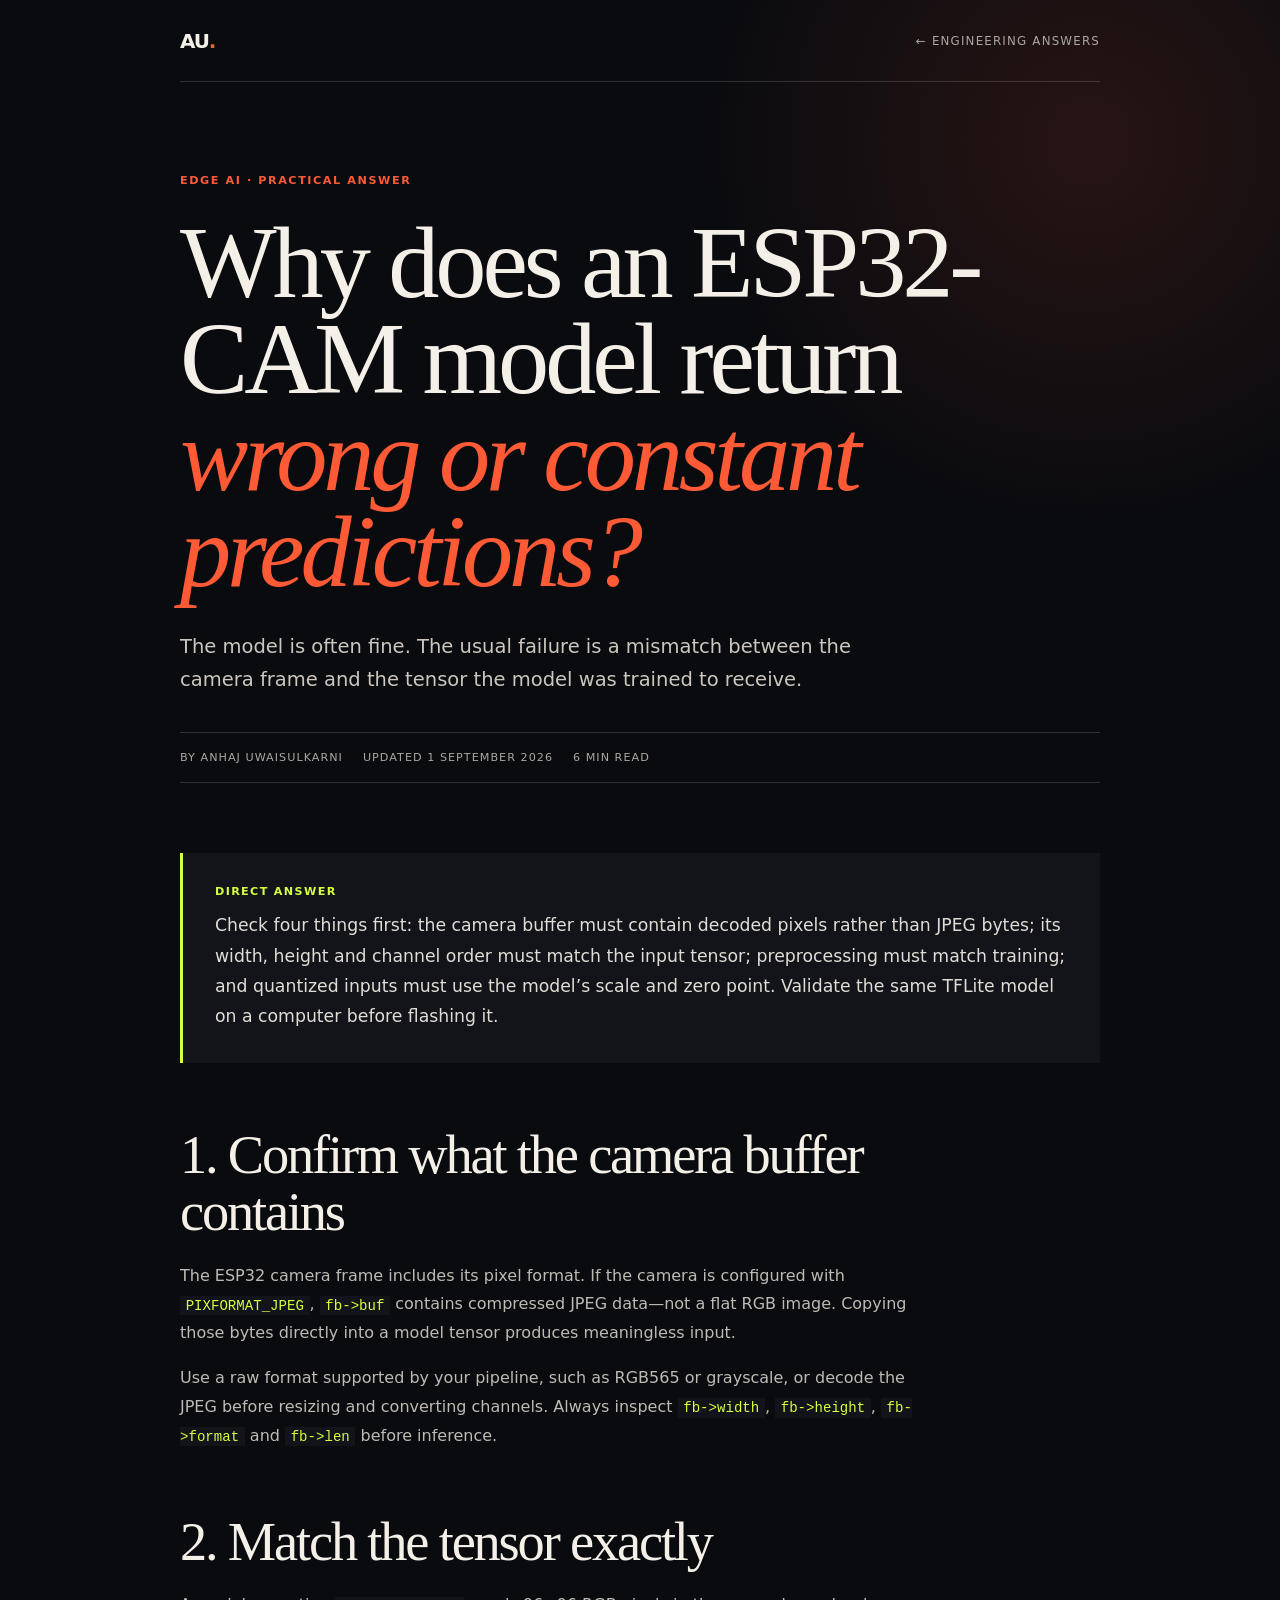
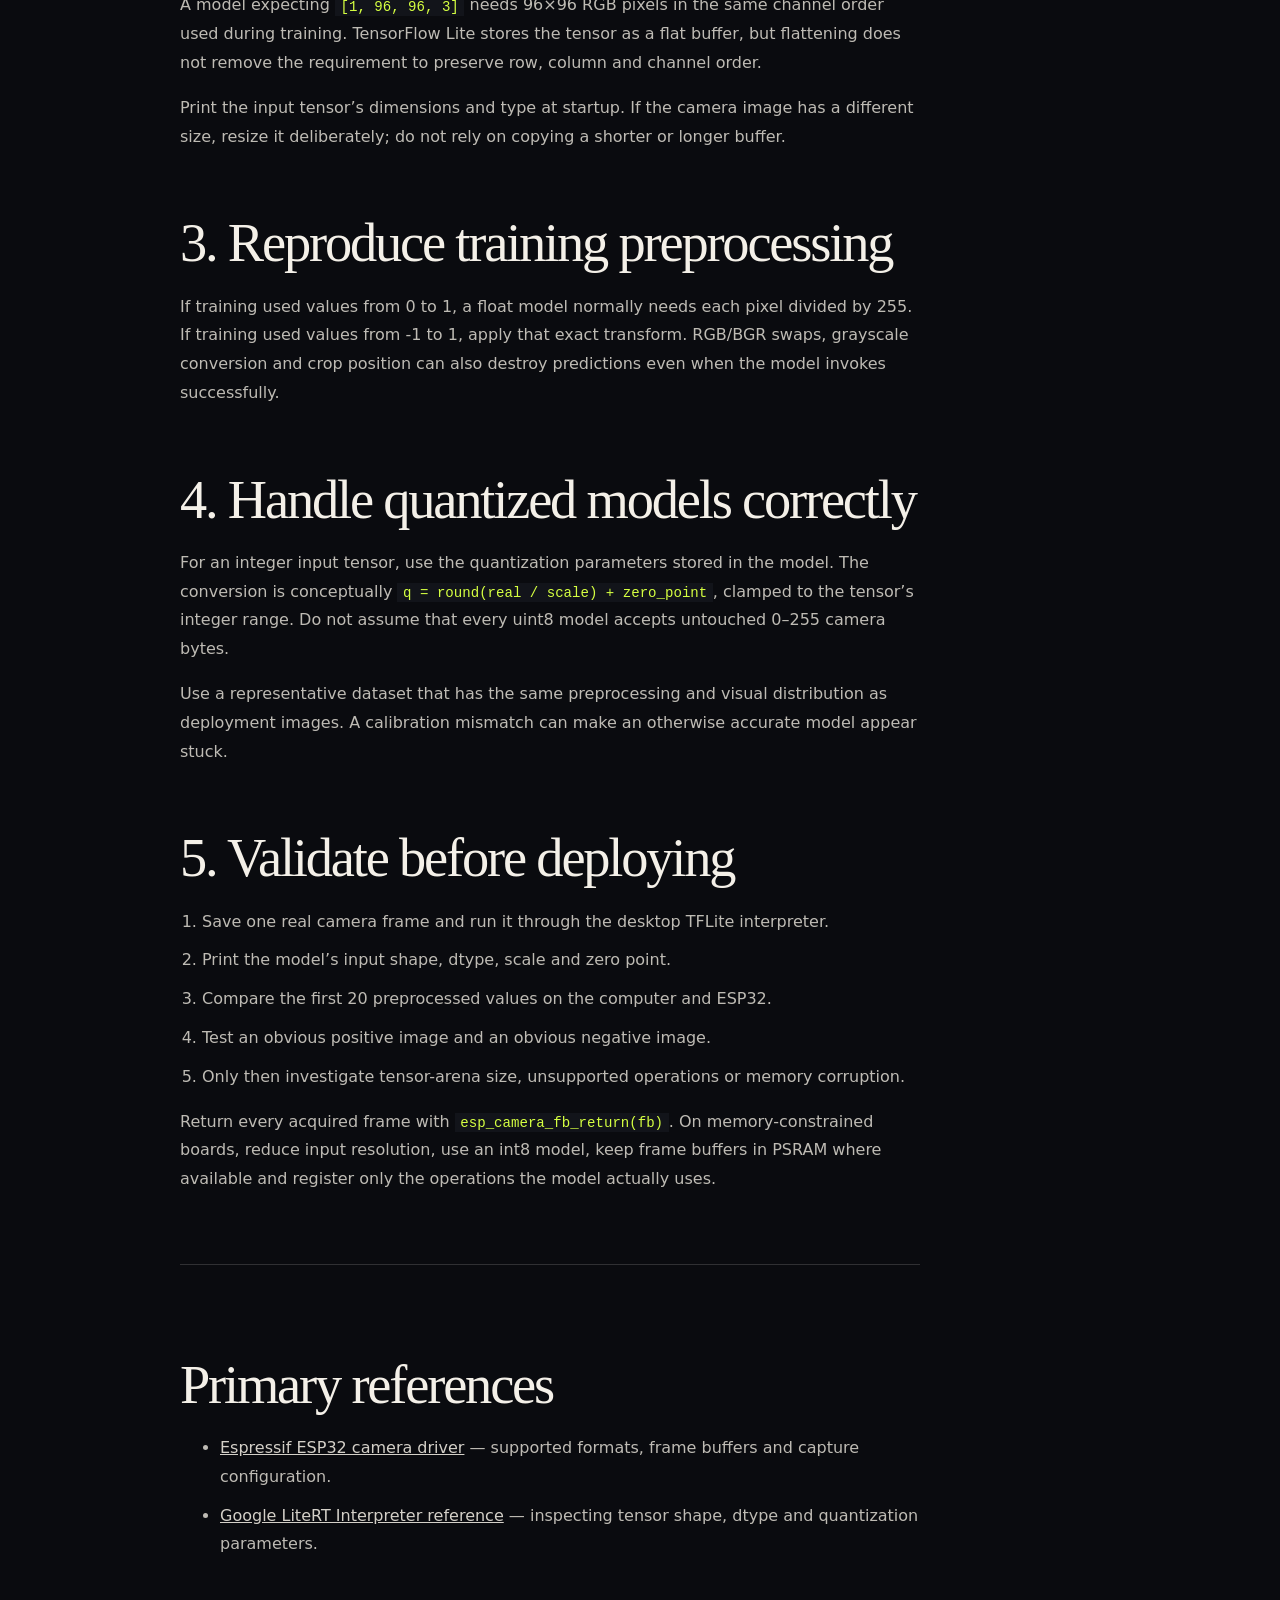
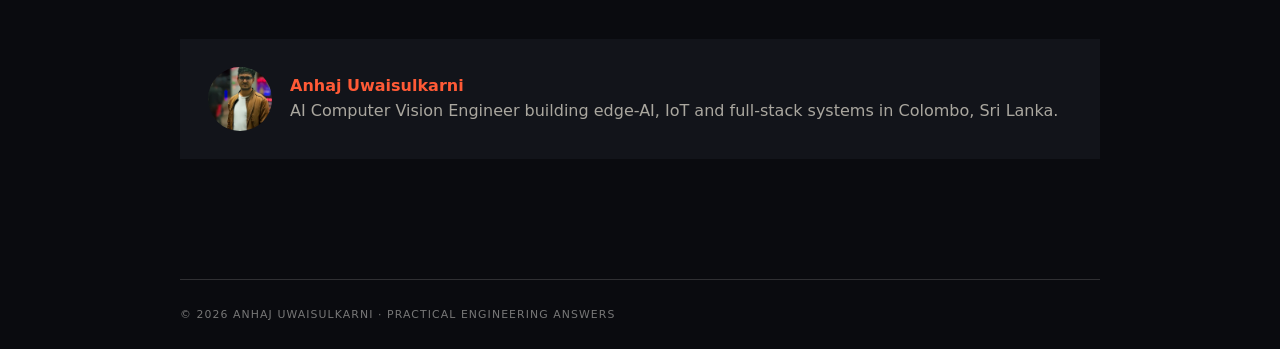
==== answers/esp32-cam-tflite-predictions.html @ 58c63215 "Publish engineering answers for search visibility" ====
<!doctype html>
<html lang="en">
<head>
  <meta charset="utf-8">
  <meta name="viewport" content="width=device-width, initial-scale=1">
  <meta name="theme-color" content="#0a0b0f">
  <title>ESP32-CAM TensorFlow Lite Predictions: A Practical Fix — Anhaj Uwaisulkarni</title>
  <meta name="description" content="Why ESP32-CAM TensorFlow Lite Micro models return wrong or constant predictions, with a practical checklist for image format, tensor shape, normalization and quantization.">
  <meta name="author" content="Anhaj Uwaisulkarni">
  <meta name="robots" content="index, follow, max-image-preview:large, max-snippet:-1">
  <link rel="canonical" href="https://anhaj0.github.io/answers/esp32-cam-tflite-predictions.html">
  <link rel="icon" href="/favicon.svg" type="image/svg+xml">
  <meta property="og:type" content="article">
  <meta property="og:title" content="Why does an ESP32-CAM model return wrong or constant predictions?">
  <meta property="og:description" content="A practical diagnostic guide to camera formats, tensor shape, normalization and quantization.">
  <meta property="og:url" content="https://anhaj0.github.io/answers/esp32-cam-tflite-predictions.html">
  <meta property="og:image" content="https://anhaj0.github.io/anhaj-uwaisulkarni-og.png">
  <style>
    :root{--ink:#f4f0e8;--muted:#aaa79f;--paper:#0a0b0f;--surface:#12141a;--line:rgba(244,240,232,.16);--accent:#ff5a36;--acid:#d5ff41}*{box-sizing:border-box}html{scroll-behavior:smooth}body{margin:0;color:var(--ink);background:radial-gradient(circle at 85% 4%,rgba(255,90,54,.12),transparent 24rem),var(--paper);font-family:Inter,ui-sans-serif,system-ui,-apple-system,"Segoe UI",sans-serif;-webkit-font-smoothing:antialiased}a{color:inherit}.shell{width:min(920px,calc(100% - 48px));margin-inline:auto}.header{height:82px;display:flex;justify-content:space-between;align-items:center;border-bottom:1px solid var(--line)}.wordmark{text-decoration:none;font-weight:900;font-size:1.25rem;letter-spacing:-.06em}.wordmark span{color:var(--accent)}.back{color:var(--muted);font-size:.74rem;text-transform:uppercase;letter-spacing:.1em;text-decoration:none}.back:hover{color:var(--acid)}article{padding:92px 0 120px}.kicker{margin:0 0 28px;color:var(--accent);font-size:.7rem;font-weight:800;letter-spacing:.14em;text-transform:uppercase}h1,h2{font-family:Georgia,"Times New Roman",serif;font-weight:400;letter-spacing:-.04em}h1{max-width:900px;margin:0 0 30px;font-size:clamp(3rem,8vw,6.5rem);line-height:.94}h1 em{color:var(--accent);font-weight:400}.dek{max-width:730px;color:#cbc7bf;font-size:1.22rem;line-height:1.7}.meta{display:flex;gap:20px;flex-wrap:wrap;margin:36px 0 70px;padding:18px 0;border-block:1px solid var(--line);color:var(--muted);font-size:.7rem;letter-spacing:.09em;text-transform:uppercase}.answer{margin-bottom:64px;padding:32px;background:var(--surface);border-left:3px solid var(--acid)}.answer strong{display:block;margin-bottom:12px;color:var(--acid);font-size:.7rem;letter-spacing:.12em;text-transform:uppercase}.answer p{margin:0;color:#e0ddd6;font-size:1.08rem;line-height:1.75}.content{max-width:740px}.content h2{margin:64px 0 20px;font-size:clamp(2rem,5vw,3.4rem);line-height:1.05}.content h3{margin:34px 0 12px;font-size:1.08rem}.content p,.content li{color:#bebbb4;line-height:1.8}.content li+li{margin-top:10px}.content code{padding:.13em .4em;background:var(--surface);color:var(--acid);font: .88em ui-monospace,monospace}.checklist{padding-left:22px}.sources{margin-top:70px;padding-top:28px;border-top:1px solid var(--line)}.sources a{color:#d4d0c8}.author{display:grid;grid-template-columns:64px 1fr;gap:18px;align-items:center;margin-top:80px;padding:28px;background:var(--surface)}.author img{width:64px;height:64px;border-radius:50%;object-fit:cover}.author p{margin:4px 0 0;color:var(--muted);line-height:1.5}.author a{color:var(--accent);font-weight:800;text-decoration:none}.footer{padding:28px 0;border-top:1px solid var(--line);color:#777;font-size:.68rem;text-transform:uppercase;letter-spacing:.1em}@media(max-width:560px){.shell{width:min(100% - 32px,920px)}article{padding-top:64px}.answer{padding:24px}.author{grid-template-columns:1fr}.meta{gap:10px}}
  </style>
  <script type="application/ld+json">
  {"@context":"https://schema.org","@type":"TechArticle","headline":"Why does an ESP32-CAM model return wrong or constant predictions?","description":"A practical diagnostic guide to camera formats, tensor shape, normalization and quantization for TensorFlow Lite Micro on ESP32-CAM.","datePublished":"2026-09-01","dateModified":"2026-09-01","author":{"@type":"Person","@id":"https://anhaj0.github.io/#person","name":"Anhaj Uwaisulkarni","url":"https://anhaj0.github.io/"},"mainEntityOfPage":"https://anhaj0.github.io/answers/esp32-cam-tflite-predictions.html","image":"https://anhaj0.github.io/anhaj-uwaisulkarni-og.png","about":["ESP32-CAM","TensorFlow Lite Micro","TinyML","Computer vision"]}
  </script>
</head>
<body>
  <header class="header shell"><a class="wordmark" href="/">AU<span>.</span></a><a class="back" href="/#answers">← Engineering answers</a></header>
  <main class="shell">
    <article>
      <p class="kicker">Edge AI · Practical answer</p>
      <h1>Why does an ESP32-CAM model return <em>wrong or constant predictions?</em></h1>
      <p class="dek">The model is often fine. The usual failure is a mismatch between the camera frame and the tensor the model was trained to receive.</p>
      <div class="meta"><span>By Anhaj Uwaisulkarni</span><time datetime="2026-09-01">Updated 1 September 2026</time><span>6 min read</span></div>

      <section class="answer" aria-label="Direct answer"><strong>Direct answer</strong><p>Check four things first: the camera buffer must contain decoded pixels rather than JPEG bytes; its width, height and channel order must match the input tensor; preprocessing must match training; and quantized inputs must use the model’s scale and zero point. Validate the same TFLite model on a computer before flashing it.</p></section>

      <div class="content">
        <h2>1. Confirm what the camera buffer contains</h2>
        <p>The ESP32 camera frame includes its pixel format. If the camera is configured with <code>PIXFORMAT_JPEG</code>, <code>fb-&gt;buf</code> contains compressed JPEG data—not a flat RGB image. Copying those bytes directly into a model tensor produces meaningless input.</p>
        <p>Use a raw format supported by your pipeline, such as RGB565 or grayscale, or decode the JPEG before resizing and converting channels. Always inspect <code>fb-&gt;width</code>, <code>fb-&gt;height</code>, <code>fb-&gt;format</code> and <code>fb-&gt;len</code> before inference.</p>

        <h2>2. Match the tensor exactly</h2>
        <p>A model expecting <code>[1, 96, 96, 3]</code> needs 96×96 RGB pixels in the same channel order used during training. TensorFlow Lite stores the tensor as a flat buffer, but flattening does not remove the requirement to preserve row, column and channel order.</p>
        <p>Print the input tensor’s dimensions and type at startup. If the camera image has a different size, resize it deliberately; do not rely on copying a shorter or longer buffer.</p>

        <h2>3. Reproduce training preprocessing</h2>
        <p>If training used values from 0 to 1, a float model normally needs each pixel divided by 255. If training used values from -1 to 1, apply that exact transform. RGB/BGR swaps, grayscale conversion and crop position can also destroy predictions even when the model invokes successfully.</p>

        <h2>4. Handle quantized models correctly</h2>
        <p>For an integer input tensor, use the quantization parameters stored in the model. The conversion is conceptually <code>q = round(real / scale) + zero_point</code>, clamped to the tensor’s integer range. Do not assume that every uint8 model accepts untouched 0–255 camera bytes.</p>
        <p>Use a representative dataset that has the same preprocessing and visual distribution as deployment images. A calibration mismatch can make an otherwise accurate model appear stuck.</p>

        <h2>5. Validate before deploying</h2>
        <ol class="checklist">
          <li>Save one real camera frame and run it through the desktop TFLite interpreter.</li>
          <li>Print the model’s input shape, dtype, scale and zero point.</li>
          <li>Compare the first 20 preprocessed values on the computer and ESP32.</li>
          <li>Test an obvious positive image and an obvious negative image.</li>
          <li>Only then investigate tensor-arena size, unsupported operations or memory corruption.</li>
        </ol>
        <p>Return every acquired frame with <code>esp_camera_fb_return(fb)</code>. On memory-constrained boards, reduce input resolution, use an int8 model, keep frame buffers in PSRAM where available and register only the operations the model actually uses.</p>

        <section class="sources">
          <h2>Primary references</h2>
          <ul>
            <li><a href="https://github.com/espressif/esp32-camera">Espressif ESP32 camera driver</a> — supported formats, frame buffers and capture configuration.</li>
            <li><a href="https://ai.google.dev/edge/api/tflite/python/tf/lite/Interpreter">Google LiteRT Interpreter reference</a> — inspecting tensor shape, dtype and quantization parameters.</li>
          </ul>
        </section>
      </div>

      <aside class="author"><img src="/anhaj-uwaisulkarni-320.webp" width="64" height="64" alt="Anhaj Uwaisulkarni"><div><a href="/">Anhaj Uwaisulkarni</a><p>AI Computer Vision Engineer building edge-AI, IoT and full-stack systems in Colombo, Sri Lanka.</p></div></aside>
    </article>
  </main>
  <footer class="footer shell">© 2026 Anhaj Uwaisulkarni · Practical engineering answers</footer>
</body>
</html>
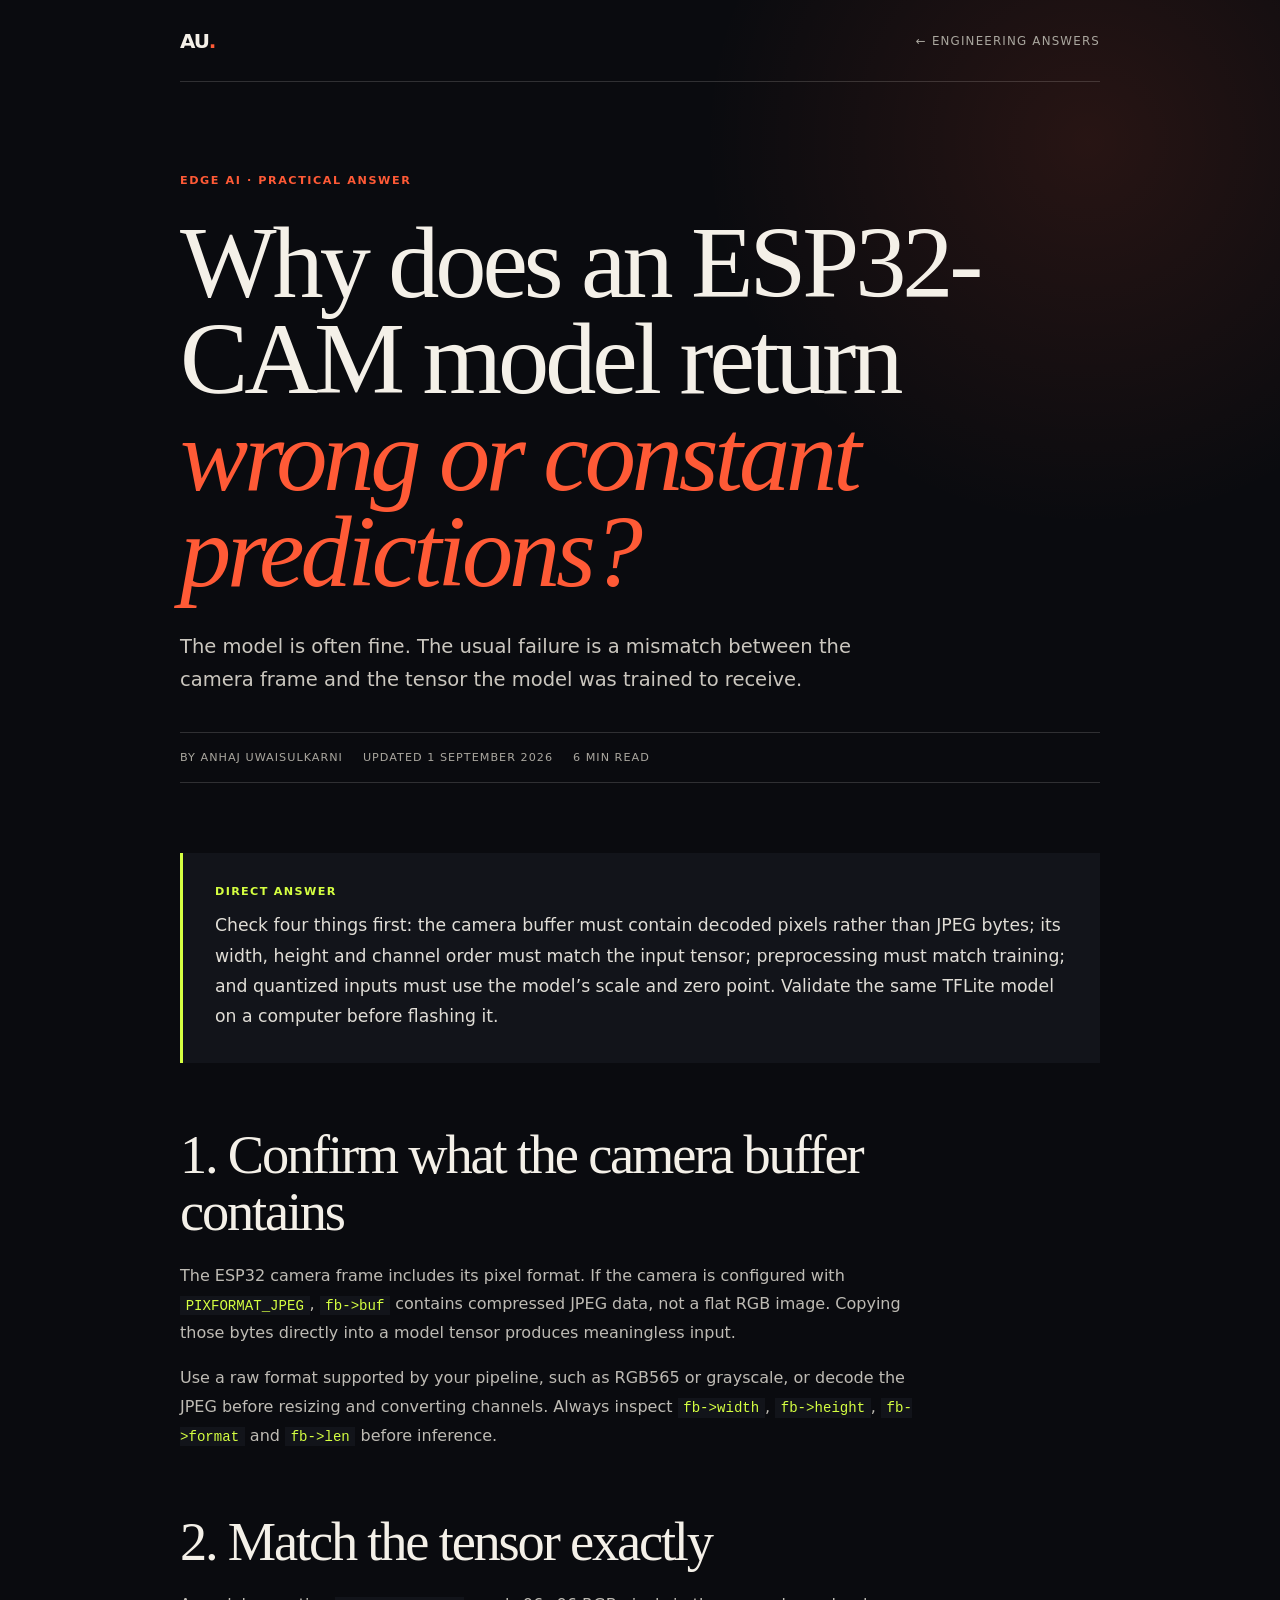
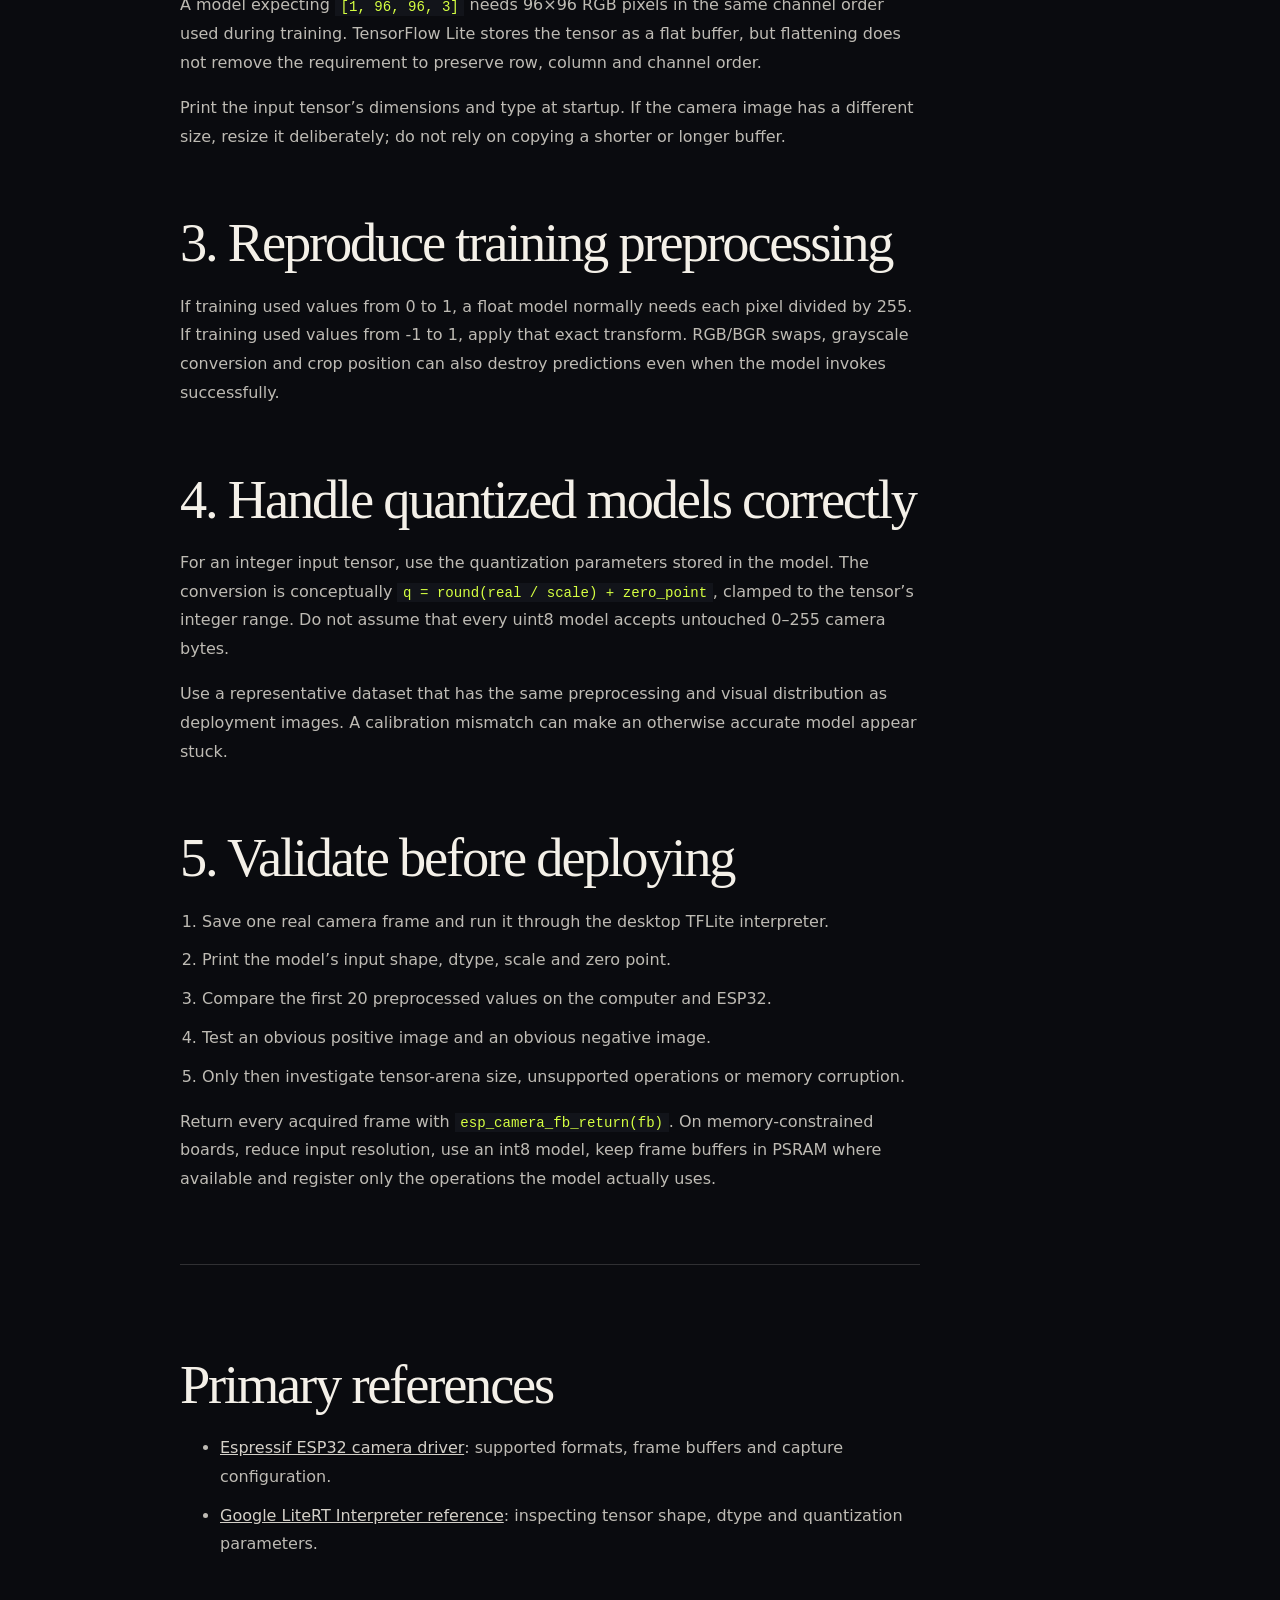
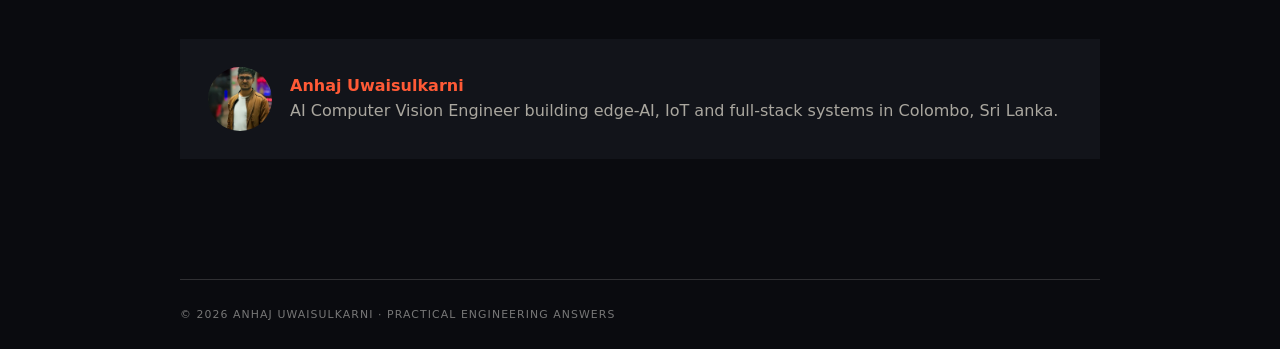
==== commit ac08c7d4: "Replace em dashes with clean punctuation" ====
--- a/answers/esp32-cam-tflite-predictions.html
+++ b/answers/esp32-cam-tflite-predictions.html
@@ -4,7 +4,7 @@
   <meta charset="utf-8">
   <meta name="viewport" content="width=device-width, initial-scale=1">
   <meta name="theme-color" content="#0a0b0f">
-  <title>ESP32-CAM TensorFlow Lite Predictions: A Practical Fix — Anhaj Uwaisulkarni</title>
+  <title>ESP32-CAM TensorFlow Lite Predictions: A Practical Fix | Anhaj Uwaisulkarni</title>
   <meta name="description" content="Why ESP32-CAM TensorFlow Lite Micro models return wrong or constant predictions, with a practical checklist for image format, tensor shape, normalization and quantization.">
   <meta name="author" content="Anhaj Uwaisulkarni">
   <meta name="robots" content="index, follow, max-image-preview:large, max-snippet:-1">
@@ -35,7 +35,7 @@
 
       <div class="content">
         <h2>1. Confirm what the camera buffer contains</h2>
-        <p>The ESP32 camera frame includes its pixel format. If the camera is configured with <code>PIXFORMAT_JPEG</code>, <code>fb-&gt;buf</code> contains compressed JPEG data—not a flat RGB image. Copying those bytes directly into a model tensor produces meaningless input.</p>
+        <p>The ESP32 camera frame includes its pixel format. If the camera is configured with <code>PIXFORMAT_JPEG</code>, <code>fb-&gt;buf</code> contains compressed JPEG data, not a flat RGB image. Copying those bytes directly into a model tensor produces meaningless input.</p>
         <p>Use a raw format supported by your pipeline, such as RGB565 or grayscale, or decode the JPEG before resizing and converting channels. Always inspect <code>fb-&gt;width</code>, <code>fb-&gt;height</code>, <code>fb-&gt;format</code> and <code>fb-&gt;len</code> before inference.</p>
 
         <h2>2. Match the tensor exactly</h2>
@@ -62,8 +62,8 @@
         <section class="sources">
           <h2>Primary references</h2>
           <ul>
-            <li><a href="https://github.com/espressif/esp32-camera">Espressif ESP32 camera driver</a> — supported formats, frame buffers and capture configuration.</li>
-            <li><a href="https://ai.google.dev/edge/api/tflite/python/tf/lite/Interpreter">Google LiteRT Interpreter reference</a> — inspecting tensor shape, dtype and quantization parameters.</li>
+            <li><a href="https://github.com/espressif/esp32-camera">Espressif ESP32 camera driver</a>: supported formats, frame buffers and capture configuration.</li>
+            <li><a href="https://ai.google.dev/edge/api/tflite/python/tf/lite/Interpreter">Google LiteRT Interpreter reference</a>: inspecting tensor shape, dtype and quantization parameters.</li>
           </ul>
         </section>
       </div>
